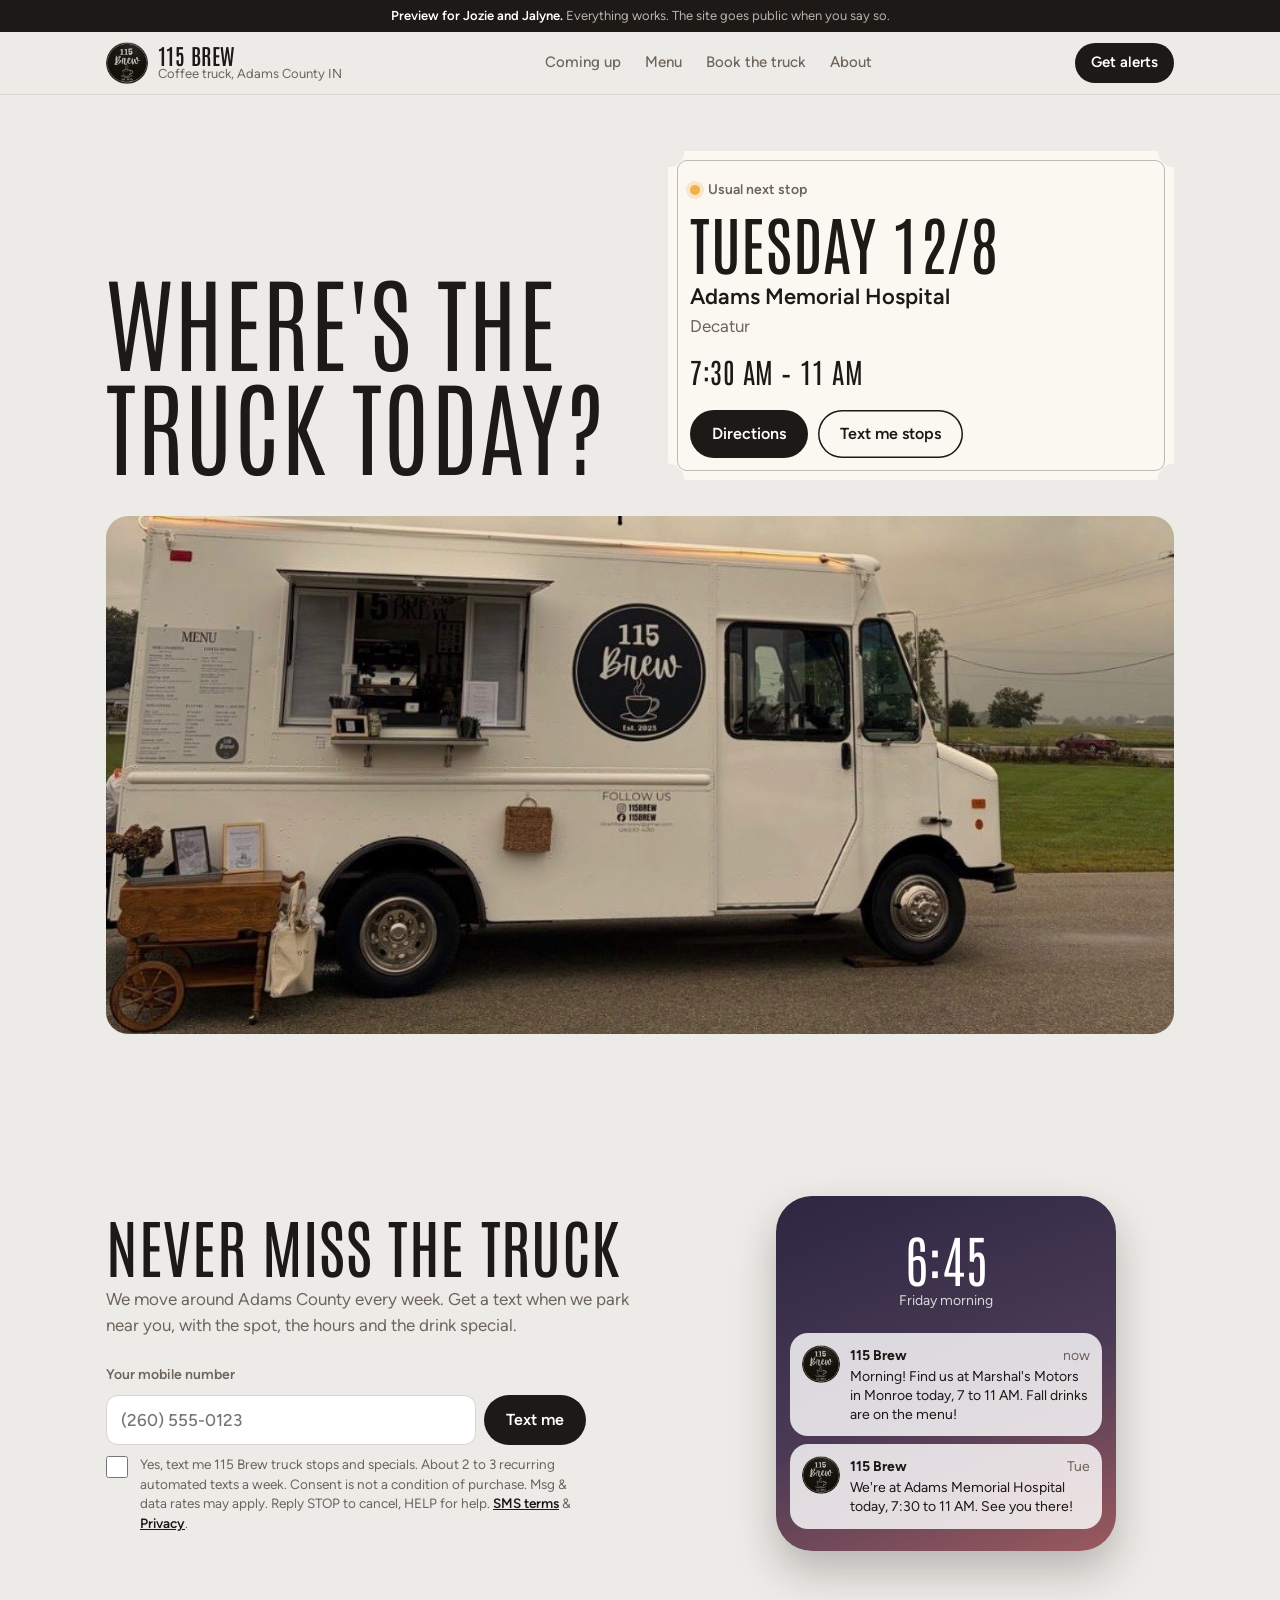
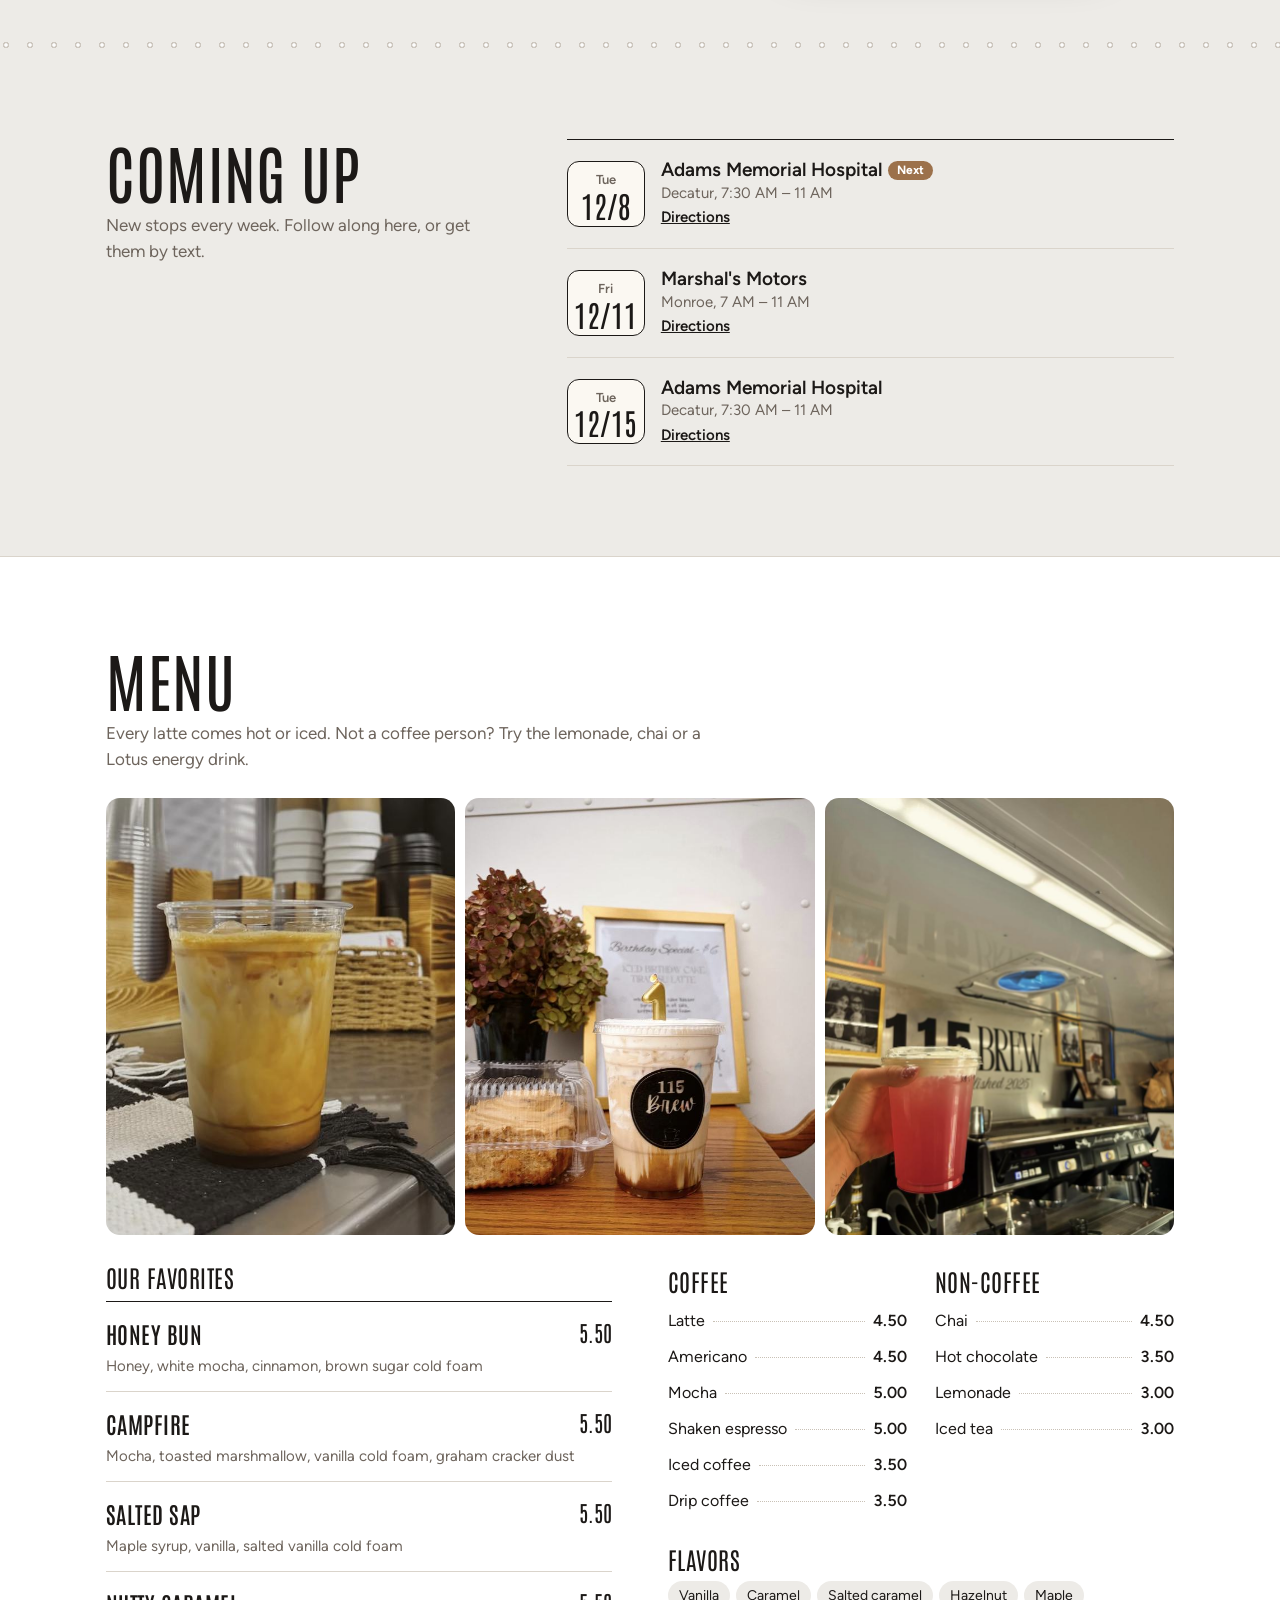
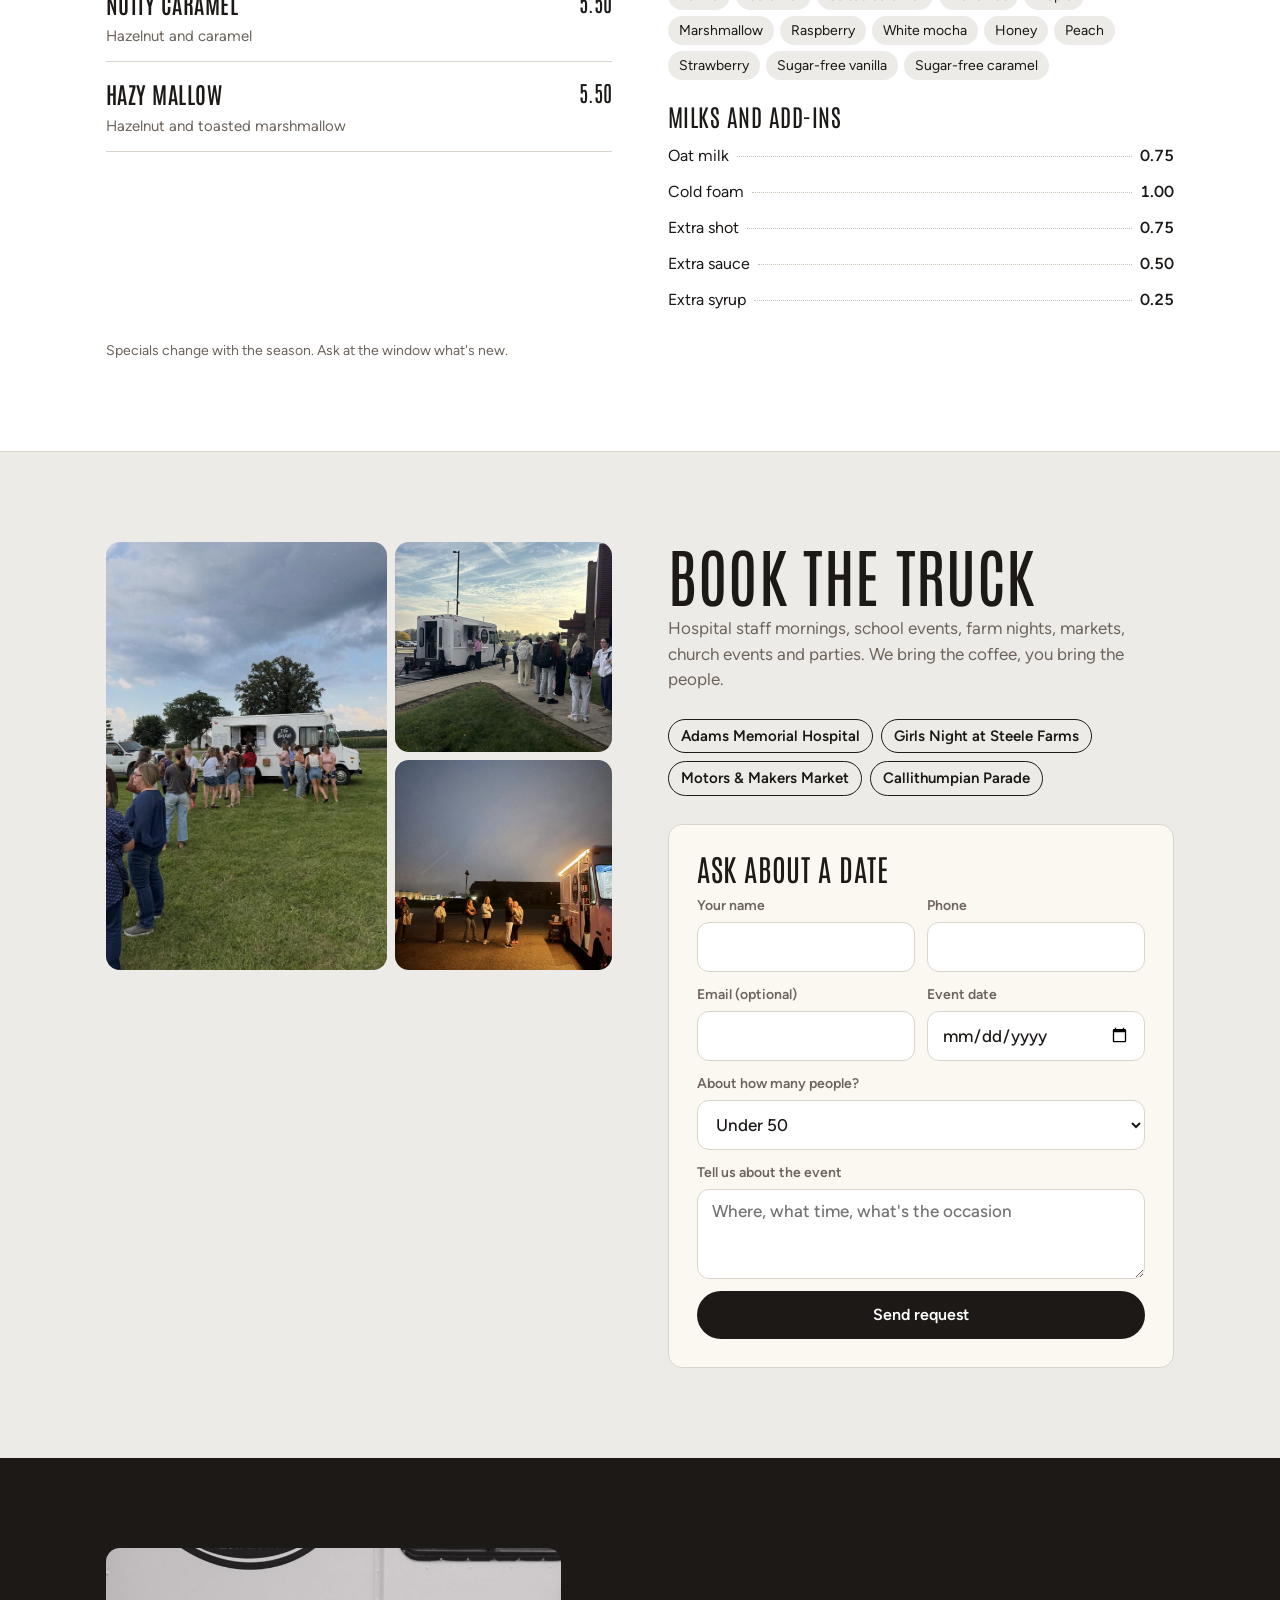
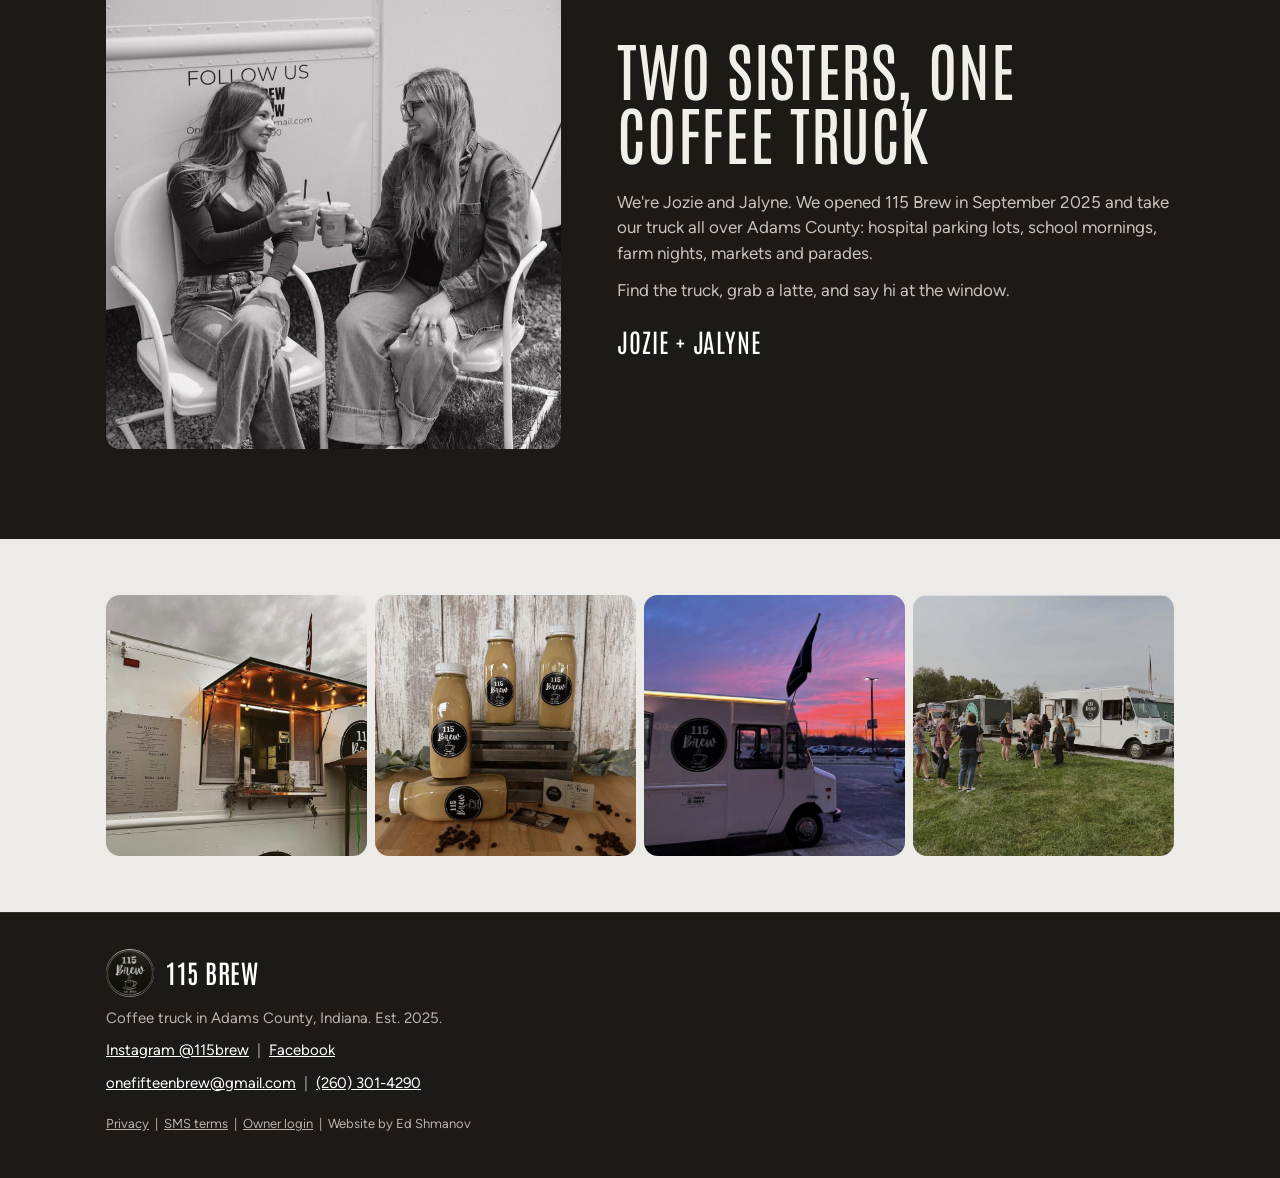
==== 115brew/index.html @ 91f8bf9e "Add 115 Brew live site preview: schedule, text sign-up, booking, owner page Co-Authored-By: Claude O" ====
<!doctype html>
<html lang="en">
<head>
<meta charset="utf-8">
<meta name="viewport" content="width=device-width, initial-scale=1, viewport-fit=cover">
<title>115 Brew | Coffee Truck in Adams County, Indiana</title>
<meta name="description" content="115 Brew is a coffee truck run by two sisters in Adams County, Indiana. See where the truck is today, get a text when we park near you, and book us for your event.">
<meta name="theme-color" content="#1C1917">
<!-- Preview: stays hidden from Google until the owners say go -->
<meta name="robots" content="noindex, nofollow">
<link rel="icon" href="img/logo.jpg">
<link rel="apple-touch-icon" href="img/logo.jpg">
<meta property="og:title" content="115 Brew | Coffee truck in Adams County, Indiana">
<meta property="og:description" content="Where's the truck today? See our next stop, get a text when we park near you, and book us for your event.">
<meta property="og:image" content="img/hero-truck.jpg">
<link rel="stylesheet" href="fonts.css">
<script src="config.js"></script>
<style>
  /* The page answers one question first (where is the truck today?) on a ticket shaped like their weekly schedule card, then alerts, menu, events. */
  :root{
    --panel:#EDEBE7;
    --card:#FBF8F2;
    --white:#FFFFFF;
    --ink:#1C1917;
    --muted:#6E655D;
    --line:#DAD4CB;
    --latte:#9C714B;
    --bulb:#F2B04A;
    --ok:#2F7D4F;
    --radius:14px;
    --gutter:16px;
    --display:"Antonio","Arial Narrow",sans-serif;
    --text:"Figtree",system-ui,-apple-system,sans-serif;
  }
  *{box-sizing:border-box}
  [hidden]{display:none!important}
  html{scroll-behavior:smooth;-webkit-text-size-adjust:100%}
  @media (prefers-reduced-motion: reduce){html{scroll-behavior:auto}}
  body{margin:0;background:var(--panel);color:var(--ink);font-family:var(--text);font-size:17px;line-height:1.5;-webkit-font-smoothing:antialiased}
  img{display:block;max-width:100%}
  a{color:inherit}
  :focus-visible{outline:3px solid var(--bulb);outline-offset:2px;border-radius:6px}
  .wrap{max-width:1100px;margin:0 auto;padding:0 var(--gutter)}
  h1,h2,h3{margin:0;font-family:var(--display);font-weight:400;line-height:1;text-wrap:balance}
  h2{font-size:clamp(40px,10vw,64px);text-transform:uppercase;letter-spacing:.01em}
  h3{font-size:24px;text-transform:uppercase;letter-spacing:.02em}
  p{margin:0}
  .lede{color:var(--muted);max-width:56ch}
  section{padding:64px 0}
  section[id]{scroll-margin-top:62px}
  .head{display:grid;gap:10px;margin-bottom:26px}
  .rivets{height:8px;background:radial-gradient(circle at 6px 4px,#fff 0 1.4px,#C9C3BA 2px 3px,transparent 3.5px) repeat-x;background-size:24px 8px;opacity:.9}

  .preview{background:var(--ink);color:#B9B1A8;font-size:13px;text-align:center;padding:7px var(--gutter);line-height:1.35}
  .preview strong{color:#fff;font-weight:600}

  .btn{display:inline-flex;align-items:center;justify-content:center;gap:8px;min-height:48px;padding:12px 22px;border-radius:999px;border:0;font:600 16px/1 var(--text);text-decoration:none;cursor:pointer;white-space:nowrap}
  .btn-dark{background:var(--ink);color:#fff}
  .btn-dark:hover{background:#34302C}
  .btn-dark[disabled]{opacity:.6;cursor:wait}
  .btn-line{background:transparent;color:var(--ink);box-shadow:inset 0 0 0 1.5px var(--ink)}
  .btn-line:hover{background:rgba(28,25,23,.06)}
  .btn-sm{min-height:40px;padding:9px 16px;font-size:15px}

  header.top{position:sticky;top:0;z-index:20;background:rgba(237,235,231,.94);-webkit-backdrop-filter:blur(8px);backdrop-filter:blur(8px);border-bottom:1px solid var(--line)}
  header.top .wrap{display:flex;align-items:center;justify-content:space-between;gap:12px;height:62px}
  .brand{display:flex;align-items:center;gap:10px;text-decoration:none;min-width:0}
  .brand img{width:42px;height:42px;border-radius:50%;flex:none}
  .brand-text{display:flex;flex-direction:column;line-height:1.05;min-width:0}
  .brand-text b{font-family:var(--display);font-weight:600;font-size:22px;letter-spacing:.02em}
  .brand-text span{font-size:13px;color:var(--muted);white-space:nowrap}
  nav.links{display:none;gap:24px;font-size:15px;font-weight:500}
  nav.links a{text-decoration:none;color:var(--muted)}
  nav.links a:hover{color:var(--ink)}

  .hero{position:relative;padding-top:30px}
  .hero h1{padding:0 var(--gutter);margin-bottom:20px;color:var(--ink);font-weight:300;font-size:clamp(54px,15vw,104px);text-transform:uppercase;letter-spacing:.01em}
  .hero-photo{position:relative;aspect-ratio:1320/640;width:100%;overflow:hidden;background:var(--line)}
  .hero-photo img{width:100%;height:100%;object-fit:cover}

  .ticket{position:relative;z-index:3;margin:16px var(--gutter) 0;background:var(--card);padding:26px 22px 22px;
    -webkit-mask:radial-gradient(circle at 0 0,transparent 16px,#000 16.5px) top left/51% 51% no-repeat,radial-gradient(circle at 100% 0,transparent 16px,#000 16.5px) top right/51% 51% no-repeat,radial-gradient(circle at 0 100%,transparent 16px,#000 16.5px) bottom left/51% 51% no-repeat,radial-gradient(circle at 100% 100%,transparent 16px,#000 16.5px) bottom right/51% 51% no-repeat;
            mask:radial-gradient(circle at 0 0,transparent 16px,#000 16.5px) top left/51% 51% no-repeat,radial-gradient(circle at 100% 0,transparent 16px,#000 16.5px) top right/51% 51% no-repeat,radial-gradient(circle at 0 100%,transparent 16px,#000 16.5px) bottom left/51% 51% no-repeat,radial-gradient(circle at 100% 100%,transparent 16px,#000 16.5px) bottom right/51% 51% no-repeat;
    filter:drop-shadow(0 12px 30px rgba(28,25,23,.18))}
  .ticket::before{content:"";position:absolute;inset:9px;border:1px solid rgba(28,25,23,.28);border-radius:10px;pointer-events:none}
  .t-status{display:inline-flex;align-items:center;gap:8px;font-size:14px;font-weight:600;color:var(--muted)}
  .t-status i{width:10px;height:10px;border-radius:50%;background:var(--bulb);box-shadow:0 0 0 4px rgba(242,176,74,.25)}
  .t-status.open{color:var(--ok)}
  .t-status.open i{background:var(--ok);box-shadow:0 0 0 4px rgba(47,125,79,.18)}
  .t-day{font-family:var(--display);font-size:clamp(44px,12vw,64px);line-height:1;margin-top:8px;text-transform:uppercase;letter-spacing:.01em}
  .t-place{font-size:22px;font-weight:600;margin-top:10px;line-height:1.2}
  .t-meta{color:var(--muted);margin-top:4px}
  .t-time{font-family:var(--display);font-size:28px;margin-top:10px;letter-spacing:.02em}
  .t-note{margin-top:10px;font-weight:600;color:var(--latte)}
  .t-actions{display:flex;flex-wrap:wrap;gap:10px;margin-top:18px}
  .loading .t-day,.loading .t-place,.loading .t-time{color:transparent;background:linear-gradient(90deg,#ECE6DC,#F5F0E8,#ECE6DC);background-size:200% 100%;border-radius:8px;animation:shine 1.2s infinite linear;width:70%}
  @keyframes shine{to{background-position:-200% 0}}

  .alerts .wrap{display:grid;gap:30px}
  .alert-form{display:grid;gap:10px;margin-top:22px;max-width:480px}
  .alert-form label.l{font-size:14px;font-weight:600;color:var(--muted)}
  .row{display:flex;gap:8px}
  .row input{flex:1;min-width:0}
  input,select,textarea{font:500 17px var(--text);color:var(--ink);background:var(--white);border:1.5px solid var(--line);border-radius:12px;padding:11px 14px;min-height:50px;width:100%}
  input:focus,select:focus,textarea:focus{outline:none;border-color:var(--ink)}
  input[aria-invalid="true"]{border-color:#C2493A}
  .consent{display:grid;grid-template-columns:24px 1fr;gap:10px;align-items:start;font-size:13.5px;line-height:1.45;color:var(--muted);cursor:pointer}
  .consent input{width:22px;height:22px;min-height:0;margin:1px 0 0;padding:0;accent-color:var(--ink)}
  .consent a{color:var(--ink);font-weight:600}
  .hp{position:absolute;left:-9999px;width:1px;height:1px;overflow:hidden}
  .fine{font-size:14px;color:var(--muted)}
  .msg{background:var(--white);border:1px solid var(--line);border-radius:12px;padding:12px 14px;font-size:15px}
  .msg b{display:block}
  .msg.good{border-color:#B9D9C3;background:#EEF7F0}
  .msg.bad{border-color:#E7C2BC;background:#FBEFED}
  .phone{justify-self:center;width:min(340px,100%);border-radius:36px;padding:16px 14px 22px;background:linear-gradient(160deg,#2C2742,#4B3A55 55%,#9B5A5E);box-shadow:0 20px 40px rgba(28,25,23,.25)}
  .phone .clock{color:#fff;text-align:center;font-family:var(--display);font-size:56px;font-weight:300;line-height:1;margin:18px 0 4px}
  .phone .pdate{color:rgba(255,255,255,.8);text-align:center;font-size:14px;margin-bottom:22px}
  .note{display:grid;grid-template-columns:38px 1fr;gap:10px;background:rgba(255,255,255,.82);-webkit-backdrop-filter:blur(10px);backdrop-filter:blur(10px);border-radius:18px;padding:12px;margin-top:8px}
  .note img{width:38px;height:38px;border-radius:50%}
  .note .top{display:flex;justify-content:space-between;font-size:14px}
  .note .top b{font-weight:700}
  .note .top span{color:var(--muted)}
  .note p{font-size:14px;line-height:1.35;margin-top:2px}

  .stops{list-style:none;margin:0;padding:0;border-top:1.5px solid var(--ink)}
  .stop{display:grid;grid-template-columns:78px 1fr;gap:16px;align-items:center;padding:18px 0;border-bottom:1px solid var(--line)}
  .date{text-align:center;border:1.5px solid var(--ink);border-radius:12px;padding:8px 0 6px;background:var(--card)}
  .date span{display:block;font-size:13px;font-weight:600;color:var(--muted)}
  .date b{display:block;font-family:var(--display);font-weight:400;font-size:30px;line-height:1}
  .stop h3{font-family:var(--text);text-transform:none;letter-spacing:0;font-size:19px;font-weight:600;line-height:1.25}
  .stop p{color:var(--muted);font-size:15px}
  .stop .sp{color:var(--latte);font-weight:600}
  .stop a{font-size:15px;font-weight:600}
  .stop.past{opacity:.5}
  .stop .tag{display:inline-block;font-size:12px;font-weight:700;color:#fff;background:var(--ok);border-radius:999px;padding:2px 9px;margin-left:6px;vertical-align:2px}
  .stop .tag.next{background:var(--latte)}
  .empty{padding:22px 0;border-bottom:1px solid var(--line);color:var(--muted)}

  .menu-wrap{background:var(--white);border-top:1px solid var(--line);border-bottom:1px solid var(--line)}
  .drinks{display:flex;gap:10px;overflow-x:auto;scroll-snap-type:x mandatory;margin:0 calc(var(--gutter)*-1) 28px;padding:0 var(--gutter);scrollbar-width:none}
  .drinks::-webkit-scrollbar{display:none}
  .drinks figure{margin:0;flex:0 0 62%;aspect-ratio:4/5;border-radius:var(--radius);overflow:hidden;scroll-snap-align:start;background:var(--panel)}
  .drinks img{width:100%;height:100%;object-fit:cover}
  .favs{list-style:none;margin:0;padding:0;display:grid;gap:0;border-top:1.5px solid var(--ink)}
  .favs li{display:grid;grid-template-columns:1fr auto;gap:4px 16px;padding:14px 0;border-bottom:1px solid var(--line)}
  .favs b{font-family:var(--display);font-weight:600;font-size:23px;letter-spacing:.02em;text-transform:uppercase}
  .favs em{font-style:normal;font-family:var(--display);font-size:22px}
  .favs p{grid-column:1/-1;color:var(--muted);font-size:15px}
  .cols{display:grid;gap:28px;margin-top:34px}
  .price-list{list-style:none;margin:10px 0 0;padding:0}
  .price-list li{display:flex;align-items:baseline;gap:8px;padding:6px 0;font-size:16px}
  .price-list li::after{content:"";order:2;flex:1;border-bottom:1.5px dotted #C9C1B6;transform:translateY(-4px)}
  .price-list li span{order:3;font-variant-numeric:tabular-nums;font-weight:600}
  .chips{display:flex;flex-wrap:wrap;gap:6px;margin-top:10px}
  .chips span{font-size:14px;background:var(--panel);border-radius:999px;padding:4px 11px}
  .menu-note{margin-top:22px;font-size:14px;color:var(--muted)}

  .event-photos{display:grid;grid-template-columns:1.3fr 1fr;grid-template-rows:150px 150px;gap:8px;margin-bottom:28px}
  .event-photos figure{margin:0;border-radius:var(--radius);overflow:hidden;background:var(--line)}
  .event-photos figure:first-child{grid-row:span 2}
  .event-photos img{width:100%;height:100%;object-fit:cover}
  .served{display:flex;flex-wrap:wrap;gap:8px;margin:18px 0 0;padding:0;list-style:none}
  .served li{font-size:15px;font-weight:600;border:1.5px solid var(--ink);border-radius:999px;padding:5px 12px}
  form.book{display:grid;gap:12px;background:var(--card);border:1px solid var(--line);border-radius:var(--radius);padding:20px;margin-top:28px;position:relative}
  form.book h3{font-size:30px}
  form.book label{display:grid;gap:6px;font-size:14px;font-weight:600;color:var(--muted)}
  textarea{min-height:90px;resize:vertical}
  .err{color:#B23B2C;font-size:14px;font-weight:600}

  .about{background:var(--ink);color:#F2EEE8}
  .about .wrap{display:grid;gap:28px}
  .about figure{margin:0;border-radius:var(--radius);overflow:hidden;aspect-ratio:4/4.4}
  .about figure img{width:100%;height:100%;object-fit:cover;object-position:50% 40%}
  .about .lede{color:#C9C1B8}
  .about p+p{margin-top:12px}
  .about .sig{margin-top:18px;font-family:var(--display);font-size:26px;letter-spacing:.03em;text-transform:uppercase;color:#fff}

  .strip{display:flex;gap:8px;overflow-x:auto;scroll-snap-type:x mandatory;margin:0 calc(var(--gutter)*-1);padding:0 var(--gutter);scrollbar-width:none}
  .strip::-webkit-scrollbar{display:none}
  .strip figure{margin:0;flex:0 0 70%;aspect-ratio:1;border-radius:var(--radius);overflow:hidden;scroll-snap-align:start;background:var(--line)}
  .strip img{width:100%;height:100%;object-fit:cover}

  footer{background:var(--ink);color:#B9B1A8;padding:36px 0 calc(110px + env(safe-area-inset-bottom));font-size:15px;border-top:1px solid #34302C}
  footer .wrap{display:grid;gap:10px}
  footer .fb{display:flex;align-items:center;gap:12px}
  footer .fb img{width:48px;height:48px;border-radius:50%}
  footer b{font-family:var(--display);font-weight:600;font-size:26px;color:#fff;letter-spacing:.02em}
  footer a{color:#fff}
  footer .small{font-size:13px;margin-top:10px}
  footer .small a{color:#B9B1A8}

  .bar{position:fixed;left:0;right:0;bottom:0;z-index:30;display:grid;grid-template-columns:1fr 1fr;gap:10px;padding:10px var(--gutter) calc(10px + env(safe-area-inset-bottom));background:rgba(237,235,231,.97);border-top:1px solid var(--line)}
  .bar .btn{width:100%}

  @media (min-width:600px){
    .drinks figure{flex-basis:38%}
    .strip figure{flex-basis:40%}
    .cols{grid-template-columns:repeat(2,1fr)}
    .event-photos{grid-template-rows:200px 200px}
  }
  @media (min-width:900px){
    .bar{display:none}
    footer{padding-bottom:44px}
    nav.links{display:flex}
    section{padding:90px 0}
    .hero{display:grid;grid-template-columns:1fr 1fr;align-items:end;gap:36px 56px;max-width:1100px;margin:0 auto;padding:56px var(--gutter) 72px}
    .hero h1{grid-column:1;grid-row:1;padding:0;margin:0 0 6px;font-size:104px}
    .ticket{grid-column:2;grid-row:1;margin:0}
    .hero-photo{grid-column:1/-1;grid-row:2;border-radius:22px}
    .alerts .wrap{grid-template-columns:1.1fr .9fr;align-items:center;gap:56px}
    .menu-grid{display:grid;grid-template-columns:1fr 1fr;gap:56px;align-items:start}
    .drinks{display:grid;grid-template-columns:repeat(3,1fr);margin:0;padding:0;overflow:visible;gap:10px}
    .drinks figure{flex:none}
    .ev-grid{display:grid;grid-template-columns:1fr 1fr;gap:56px;align-items:start}
    .event-photos{grid-template-rows:210px 210px;margin-bottom:0}
    form.book{grid-template-columns:1fr 1fr;padding:28px}
    form.book .full{grid-column:1/-1}
    .about .wrap{grid-template-columns:.9fr 1.1fr;align-items:center;gap:56px}
    .strip{display:grid;grid-template-columns:repeat(4,1fr);overflow:visible;margin:0;padding:0}
    .strip figure{flex:none}
    .sched-grid{display:grid;grid-template-columns:.8fr 1.2fr;gap:56px;align-items:start}
  }
</style>
</head>
<body>

<div class="preview"><strong>Preview for Jozie and Jalyne.</strong> Everything works. The site goes public when you say so.</div>

<header class="top">
  <div class="wrap">
    <a class="brand" href="#top" aria-label="115 Brew home">
      <img src="img/logo.jpg" alt="" width="42" height="42">
      <span class="brand-text"><b>115 BREW</b><span>Coffee truck, Adams County IN</span></span>
    </a>
    <nav class="links" aria-label="Main">
      <a href="#schedule">Coming up</a>
      <a href="#menu">Menu</a>
      <a href="#events">Book the truck</a>
      <a href="#about">About</a>
    </nav>
    <a class="btn btn-dark btn-sm" href="#alerts">Get alerts</a>
  </div>
</header>

<main id="top">

  <div class="hero">
    <h1>Where's the truck today?</h1>
    <div class="hero-photo"><img src="img/hero-truck.jpg" alt="The 115 Brew coffee truck with the menu board and serving window" width="1320" height="640"></div>
    <div class="ticket loading" id="today" aria-live="polite">
      <div class="t-status" id="tStatus"><i></i><span>Checking the schedule</span></div>
      <div class="t-day" id="tDay">Friday</div>
      <div class="t-place" id="tPlace">Loading</div>
      <div class="t-meta" id="tMeta"></div>
      <div class="t-time" id="tTime">7 AM</div>
      <div class="t-note" id="tNote" hidden></div>
      <div class="t-actions">
        <a class="btn btn-dark" id="tDir" href="https://www.instagram.com/115brew" target="_blank" rel="noopener">Directions</a>
        <a class="btn btn-line" href="#alerts">Text me stops</a>
      </div>
    </div>
  </div>

  <section class="alerts" id="alerts">
    <div class="wrap">
      <div>
        <div class="head">
          <h2>Never miss the truck</h2>
          <p class="lede">We move around Adams County every week. Get a text when we park near you, with the spot, the hours and the drink special.</p>
        </div>
        <form class="alert-form" id="alertForm" novalidate>
          <label class="l" for="aPhone">Your mobile number</label>
          <div class="row">
            <input id="aPhone" name="phone" type="tel" inputmode="tel" autocomplete="tel" placeholder="(260) 555-0123">
            <button class="btn btn-dark" type="submit" id="aBtn">Text me</button>
          </div>
          <label class="consent"><input type="checkbox" id="aConsent"><span id="aConsentText">Yes, text me 115 Brew truck stops and specials. About 2 to 3 recurring automated texts a week. Consent is not a condition of purchase. Msg &amp; data rates may apply. Reply STOP to cancel, HELP for help. <a href="sms-terms.html">SMS terms</a> &amp; <a href="privacy.html">Privacy</a>.</span></label>
          <div class="hp" aria-hidden="true"><input tabindex="-1" autocomplete="off" id="aWeb"></div>
          <p class="err" id="aErr" role="alert" hidden></p>
          <div class="msg good" id="aDone" role="status" hidden><b>You're on the list!</b>Watch for a text next time we park near you.</div>
        </form>
      </div>
      <div class="phone" aria-label="Example text alert on a phone lock screen">
        <div class="clock">6:45</div>
        <div class="pdate">Friday morning</div>
        <div class="note">
          <img src="img/logo.jpg" alt="">
          <div><div class="top"><b>115 Brew</b><span>now</span></div>
          <p>Morning! Find us at Marshal's Motors in Monroe today, 7 to 11 AM. Fall drinks are on the menu!</p></div>
        </div>
        <div class="note">
          <img src="img/logo.jpg" alt="">
          <div><div class="top"><b>115 Brew</b><span>Tue</span></div>
          <p>We're at Adams Memorial Hospital today, 7:30 to 11 AM. See you there!</p></div>
        </div>
      </div>
    </div>
  </section>

  <div class="rivets" aria-hidden="true"></div>

  <section id="schedule">
    <div class="wrap sched-grid">
      <div class="head">
        <h2>Coming up</h2>
        <p class="lede">New stops every week. Follow along here, or get them by text.</p>
      </div>
      <div>
        <ol class="stops" id="stops"><li class="empty">Loading the schedule&hellip;</li></ol>
      </div>
    </div>
  </section>

  <section class="menu-wrap" id="menu">
    <div class="wrap">
      <div class="head">
        <h2>Menu</h2>
        <p class="lede">Every latte comes hot or iced. Not a coffee person? Try the lemonade, chai or a Lotus energy drink.</p>
      </div>
      <div class="drinks">
        <figure><img src="img/iced-latte.jpg" alt="Iced latte on the truck counter" loading="lazy"></figure>
        <figure><img src="img/latte-birthday.jpg" alt="Birthday special latte with a gold candle" loading="lazy"></figure>
        <figure><img src="img/lemonade.jpg" alt="Pink lotus lemonade inside the truck" loading="lazy"></figure>
      </div>
      <div class="menu-grid">
        <div>
          <h3 style="margin:30px 0 12px">Our favorites</h3>
          <ul class="favs">
            <li><b>Honey Bun</b><em>5.50</em><p>Honey, white mocha, cinnamon, brown sugar cold foam</p></li>
            <li><b>Campfire</b><em>5.50</em><p>Mocha, toasted marshmallow, vanilla cold foam, graham cracker dust</p></li>
            <li><b>Salted Sap</b><em>5.50</em><p>Maple syrup, vanilla, salted vanilla cold foam</p></li>
            <li><b>Nutty Caramel</b><em>5.50</em><p>Hazelnut and caramel</p></li>
            <li><b>Hazy Mallow</b><em>5.50</em><p>Hazelnut and toasted marshmallow</p></li>
          </ul>
        </div>
        <div>
          <div class="cols">
            <div>
              <h3>Coffee</h3>
              <ul class="price-list">
                <li>Latte<span>4.50</span></li>
                <li>Americano<span>4.50</span></li>
                <li>Mocha<span>5.00</span></li>
                <li>Shaken espresso<span>5.00</span></li>
                <li>Iced coffee<span>3.50</span></li>
                <li>Drip coffee<span>3.50</span></li>
              </ul>
            </div>
            <div>
              <h3>Non-coffee</h3>
              <ul class="price-list">
                <li>Chai<span>4.50</span></li>
                <li>Hot chocolate<span>3.50</span></li>
                <li>Lemonade<span>3.00</span></li>
                <li>Iced tea<span>3.00</span></li>
              </ul>
            </div>
          </div>
          <div style="margin-top:28px">
            <h3>Flavors</h3>
            <div class="chips"><span>Vanilla</span><span>Caramel</span><span>Salted caramel</span><span>Hazelnut</span><span>Maple</span><span>Marshmallow</span><span>Raspberry</span><span>White mocha</span><span>Honey</span><span>Peach</span><span>Strawberry</span><span>Sugar-free vanilla</span><span>Sugar-free caramel</span></div>
          </div>
          <div style="margin-top:24px">
            <h3>Milks and add-ins</h3>
            <ul class="price-list">
              <li>Oat milk<span>0.75</span></li>
              <li>Cold foam<span>1.00</span></li>
              <li>Extra shot<span>0.75</span></li>
              <li>Extra sauce<span>0.50</span></li>
              <li>Extra syrup<span>0.25</span></li>
            </ul>
          </div>
        </div>
      </div>
      <p class="menu-note">Specials change with the season. Ask at the window what's new.</p>
    </div>
  </section>

  <section id="events">
    <div class="wrap ev-grid">
      <div>
        <div class="event-photos">
          <figure><img src="img/line-girls-night.jpg" alt="Line at the truck during Girls Night at Steele Farms" loading="lazy"></figure>
          <figure><img src="img/line-nursing.jpg" alt="Nursing students lined up at the truck before class" loading="lazy"></figure>
          <figure><img src="img/line-night.jpg" alt="Evening line at the lit-up truck" loading="lazy"></figure>
        </div>
      </div>
      <div>
        <div class="head">
          <h2>Book the truck</h2>
          <p class="lede">Hospital staff mornings, school events, farm nights, markets, church events and parties. We bring the coffee, you bring the people.</p>
        </div>
        <ul class="served">
          <li>Adams Memorial Hospital</li>
          <li>Girls Night at Steele Farms</li>
          <li>Motors &amp; Makers Market</li>
          <li>Callithumpian Parade</li>
        </ul>
        <form class="book" id="bookForm" novalidate>
          <h3 class="full">Ask about a date</h3>
          <label>Your name<input id="bName" name="name" autocomplete="name"></label>
          <label>Phone<input id="bPhone" name="phone" type="tel" inputmode="tel" autocomplete="tel"></label>
          <label>Email (optional)<input id="bEmail" name="email" type="email" inputmode="email" autocomplete="email"></label>
          <label>Event date<input id="bDate" name="date" type="date"></label>
          <label class="full">About how many people?<select id="bSize" name="size"><option>Under 50</option><option>50 to 150</option><option>150 to 300</option><option>300+</option></select></label>
          <label class="full">Tell us about the event<textarea id="bNotes" name="notes" placeholder="Where, what time, what's the occasion"></textarea></label>
          <div class="hp" aria-hidden="true"><input tabindex="-1" autocomplete="off" id="bWeb"></div>
          <p class="err full" id="bErr" role="alert" hidden></p>
          <button class="btn btn-dark full" type="submit" id="bBtn">Send request</button>
          <div class="msg good full" id="bDone" role="status" hidden><b>Request sent!</b>We'll get back to you soon about your date.</div>
        </form>
      </div>
    </div>
  </section>

  <section class="about" id="about">
    <div class="wrap">
      <figure><img src="img/sisters.jpg" alt="Jozie and Jalyne with iced lattes in front of the truck" loading="lazy"></figure>
      <div>
        <div class="head"><h2>Two sisters, one coffee truck</h2></div>
        <p class="lede">We're Jozie and Jalyne. We opened 115 Brew in September 2025 and take our truck all over Adams County: hospital parking lots, school mornings, farm nights, markets and parades.</p>
        <p class="lede">Find the truck, grab a latte, and say hi at the window.</p>
        <p class="sig">Jozie + Jalyne</p>
      </div>
    </div>
  </section>

  <section style="padding-top:56px;padding-bottom:56px">
    <div class="wrap">
      <div class="strip">
        <figure><img src="img/window-lights.jpg" alt="Serving window with string lights" loading="lazy"></figure>
        <figure><img src="img/bottles.jpg" alt="Bottled iced lattes with 115 Brew labels" loading="lazy"></figure>
        <figure><img src="img/hero-sunrise.jpg" alt="The 115 Brew truck at sunrise" loading="lazy" style="object-position:30% 70%"></figure>
        <figure><img src="img/crowd.jpg" alt="Crowd at the truck on opening weekend" loading="lazy"></figure>
      </div>
    </div>
  </section>
</main>

<footer>
  <div class="wrap">
    <span class="fb"><img src="img/logo.jpg" alt=""><b>115 BREW</b></span>
    <span>Coffee truck in Adams County, Indiana. Est. 2025.</span>
    <span><a href="https://www.instagram.com/115brew" target="_blank" rel="noopener">Instagram @115brew</a> &nbsp;|&nbsp; <a href="https://www.facebook.com/share/18ZtMrEEqz/" target="_blank" rel="noopener">Facebook</a></span>
    <span><a href="mailto:onefifteenbrew@gmail.com">onefifteenbrew@gmail.com</a> &nbsp;|&nbsp; <a href="tel:+12603014290">(260) 301-4290</a></span>
    <span class="small"><a href="privacy.html">Privacy</a> &nbsp;|&nbsp; <a href="sms-terms.html">SMS terms</a> &nbsp;|&nbsp; <a href="admin/">Owner login</a> &nbsp;|&nbsp; Website by Ed Shmanov</span>
  </div>
</footer>

<div class="bar">
  <a class="btn btn-line" href="#today">Today's spot</a>
  <a class="btn btn-dark" href="#alerts">Text me stops</a>
</div>

<script>
(function(){
  var API = window.BREW_API || '';
  var TZ = 'America/Indiana/Indianapolis';
  var DAYS = ['Sunday','Monday','Tuesday','Wednesday','Thursday','Friday','Saturday'];
  var SHORT = ['Sun','Mon','Tue','Wed','Thu','Fri','Sat'];
  function nowHere(){ return new Date(new Date().toLocaleString('en-US',{timeZone:TZ})); }
  function pad(n){ return String(n).padStart(2,'0'); }
  function esc(s){ return String(s||'').replace(/[&<>"]/g,function(c){return {'&':'&amp;','<':'&lt;','>':'&gt;','"':'&quot;'}[c];}); }
  function at(date, hm){ var d=date.split('-').map(Number), t=hm.split(':').map(Number); return new Date(d[0],d[1]-1,d[2],t[0],t[1]); }
  function clock(d){ var h=d.getHours(), m=d.getMinutes(); return (h%12||12)+(m?':'+pad(m):'')+' '+(h>=12?'PM':'AM'); }
  function span(s,e){ return clock(s)+' – '+clock(e); }
  function mapUrl(s){ return 'https://www.google.com/maps/search/?api=1&query='+encodeURIComponent(s.address || (s.place+(s.town?', '+s.town:'')+', Indiana')); }

  // Usual weekly stops: only used if the schedule can't load
  function usual(){
    var now=nowHere(), out=[], pattern=[
      {dow:2,start:'07:30',end:'11:00',place:'Adams Memorial Hospital',town:'Decatur'},
      {dow:5,start:'07:00',end:'11:00',place:"Marshal's Motors",town:'Monroe'}];
    for(var i=0;i<14&&out.length<3;i++){
      var d=new Date(now.getFullYear(),now.getMonth(),now.getDate()+i), ymd=d.getFullYear()+'-'+pad(d.getMonth()+1)+'-'+pad(d.getDate());
      pattern.forEach(function(p){ if(p.dow===d.getDay()&&out.length<3) out.push({date:ymd,start:p.start,end:p.end,place:p.place,town:p.town,address:'',note:'',usual:true}); });
    }
    return out;
  }

  function render(list){
    var now=nowHere();
    var ticket=document.getElementById('today'); ticket.classList.remove('loading');
    var st=document.getElementById('tStatus'), label=st.querySelector('span');
    var items=list.map(function(s){ s._s=at(s.date,s.start); s._e=at(s.date,s.end); return s; })
                  .filter(function(s){ return s._e > now; });
    var ol=document.getElementById('stops');
    if(!items.length){
      label.textContent='New stops coming soon';
      document.getElementById('tDay').textContent='Stay tuned';
      document.getElementById('tPlace').textContent='We post our stops here every week.';
      document.getElementById('tMeta').textContent='Get a text the moment we do.';
      document.getElementById('tTime').textContent='';
      var dir=document.getElementById('tDir'); dir.textContent='Instagram'; dir.href='https://www.instagram.com/115brew';
      ol.innerHTML='<li class="empty">No stops posted yet. Follow <a href="https://www.instagram.com/115brew" target="_blank" rel="noopener">@115brew</a> or get a text when we post.</li>';
      return;
    }
    var pick=items[0], s=pick._s, e=pick._e, sameDay=s.toDateString()===now.toDateString();
    ol.innerHTML=items.slice(0,6).map(function(x,i){
      var tag='';
      if(i===0){ tag = (now>=x._s&&now<x._e) ? '<span class="tag">Open now</span>' : sameDay ? '<span class="tag">Today</span>' : '<span class="tag next">Next</span>'; }
      return '<li class="stop"><div class="date"><span>'+SHORT[x._s.getDay()]+'</span><b>'+(x._s.getMonth()+1)+'/'+x._s.getDate()+'</b></div>'+
        '<div><h3>'+esc(x.place)+tag+'</h3><p>'+(x.town?esc(x.town)+', ':'')+span(x._s,x._e)+'</p>'+
        (x.note?'<p class="sp">'+esc(x.note)+'</p>':'')+
        '<a href="'+esc(mapUrl(x))+'" target="_blank" rel="noopener">Directions</a></div></li>';
    }).join('');
    if(now>=s&&now<e){ st.classList.add('open'); label.textContent='Open now until '+clock(e); }
    else if(sameDay){ label.textContent='Today, opens at '+clock(s); }
    else { label.textContent= pick.usual ? 'Usual next stop' : 'Next stop'; }
    document.getElementById('tDay').textContent=(sameDay?'Today':DAYS[s.getDay()])+' '+(s.getMonth()+1)+'/'+s.getDate();
    document.getElementById('tPlace').textContent=pick.place;
    document.getElementById('tMeta').textContent=pick.town||'';
    document.getElementById('tTime').textContent=span(s,e);
    var note=document.getElementById('tNote'); note.hidden=!pick.note; note.textContent=pick.note||'';
    var dir=document.getElementById('tDir'); dir.textContent='Directions'; dir.href=mapUrl(pick);
  }

  function load(){
    if(!API){ render(usual()); return; }
    var ctl=('AbortController' in window)?new AbortController():null, timer=setTimeout(function(){ if(ctl) ctl.abort(); },9000);
    fetch(API+'?action=stops',{signal:ctl?ctl.signal:undefined}).then(function(r){return r.json();})
      .then(function(d){ clearTimeout(timer); if(d&&d.ok) render(d.stops||[]); else render(usual()); })
      .catch(function(){ clearTimeout(timer); render(usual()); });
  }
  load();
  setInterval(load, 5*60*1000);

  function send(body){
    if(!API) return Promise.reject(new Error('not connected'));
    return fetch(API,{method:'POST',body:JSON.stringify(body)}).then(function(r){return r.json();});
  }
  function digits(v){ var d=String(v||'').replace(/\D/g,''); if(d.length===11&&d[0]==='1') d=d.slice(1); return d; }
  var CALL = ' Please call or text us at (260) 301-4290.';

  // Text alerts sign-up
  var aForm=document.getElementById('alertForm');
  aForm.addEventListener('submit',function(ev){
    ev.preventDefault();
    var phone=document.getElementById('aPhone'), consent=document.getElementById('aConsent'), err=document.getElementById('aErr'), btn=document.getElementById('aBtn');
    err.hidden=true;
    if(digits(phone.value).length!==10){ phone.setAttribute('aria-invalid','true'); err.textContent='Enter your 10-digit mobile number.'; err.hidden=false; phone.focus(); return; }
    phone.setAttribute('aria-invalid','false');
    if(!consent.checked){ err.textContent='Check the box so we are allowed to text you.'; err.hidden=false; consent.focus(); return; }
    btn.disabled=true; btn.textContent='Sending…';
    send({action:'signup',phone:phone.value,consent:true,consentText:document.getElementById('aConsentText').textContent,page:location.href,website:document.getElementById('aWeb').value})
      .then(function(d){
        if(d&&d.ok){ aForm.querySelector('.row').hidden=true; aForm.querySelector('.consent').hidden=true; aForm.querySelector('label.l').hidden=true; document.getElementById('aDone').hidden=false; }
        else { err.textContent=(d&&d.error==='phone')?'That number doesn’t look right. Use a 10-digit US mobile number.':'Something went wrong.'+CALL; err.hidden=false; }
      })
      .catch(function(){ err.textContent='Something went wrong.'+CALL; err.hidden=false; })
      .then(function(){ btn.disabled=false; btn.textContent='Text me'; });
  });

  // Book the truck
  var bForm=document.getElementById('bookForm');
  bForm.addEventListener('submit',function(ev){
    ev.preventDefault();
    var name=document.getElementById('bName'), phone=document.getElementById('bPhone'), err=document.getElementById('bErr'), btn=document.getElementById('bBtn');
    var bad=[]; if(!name.value.trim()) bad.push(name); if(digits(phone.value).length!==10) bad.push(phone);
    [name,phone].forEach(function(i){ i.setAttribute('aria-invalid', bad.indexOf(i)>-1?'true':'false'); });
    if(bad.length){ err.textContent='Add your name and a 10-digit phone number so we can get back to you.'; err.hidden=false; bad[0].focus(); return; }
    err.hidden=true; btn.disabled=true; btn.textContent='Sending…';
    send({action:'book',name:name.value,phone:phone.value,email:document.getElementById('bEmail').value,date:document.getElementById('bDate').value,
          size:document.getElementById('bSize').value,notes:document.getElementById('bNotes').value,website:document.getElementById('bWeb').value})
      .then(function(d){
        if(d&&d.ok){ [].forEach.call(bForm.querySelectorAll('label,button,h3'),function(el){ el.hidden=true; }); document.getElementById('bDone').hidden=false; }
        else { err.textContent='Something went wrong.'+CALL; err.hidden=false; }
      })
      .catch(function(){ err.textContent='Something went wrong.'+CALL; err.hidden=false; })
      .then(function(){ btn.disabled=false; btn.textContent='Send request'; });
  });
})();
</script>
</body>
</html>
---- 115brew/fonts.css ----
@font-face{font-family:'Antonio';font-style:normal;font-weight:300;font-display:swap;src:url(fonts/antonio-latin-300-normal.woff2) format('woff2')}
@font-face{font-family:'Antonio';font-style:normal;font-weight:400;font-display:swap;src:url(fonts/antonio-latin-400-normal.woff2) format('woff2')}
@font-face{font-family:'Antonio';font-style:normal;font-weight:600;font-display:swap;src:url(fonts/antonio-latin-600-normal.woff2) format('woff2')}
@font-face{font-family:'Figtree';font-style:normal;font-weight:400;font-display:swap;src:url(fonts/figtree-latin-400-normal.woff2) format('woff2')}
@font-face{font-family:'Figtree';font-style:normal;font-weight:500;font-display:swap;src:url(fonts/figtree-latin-500-normal.woff2) format('woff2')}
@font-face{font-family:'Figtree';font-style:normal;font-weight:600;font-display:swap;src:url(fonts/figtree-latin-600-normal.woff2) format('woff2')}
@font-face{font-family:'Figtree';font-style:normal;font-weight:700;font-display:swap;src:url(fonts/figtree-latin-700-normal.woff2) format('woff2')}
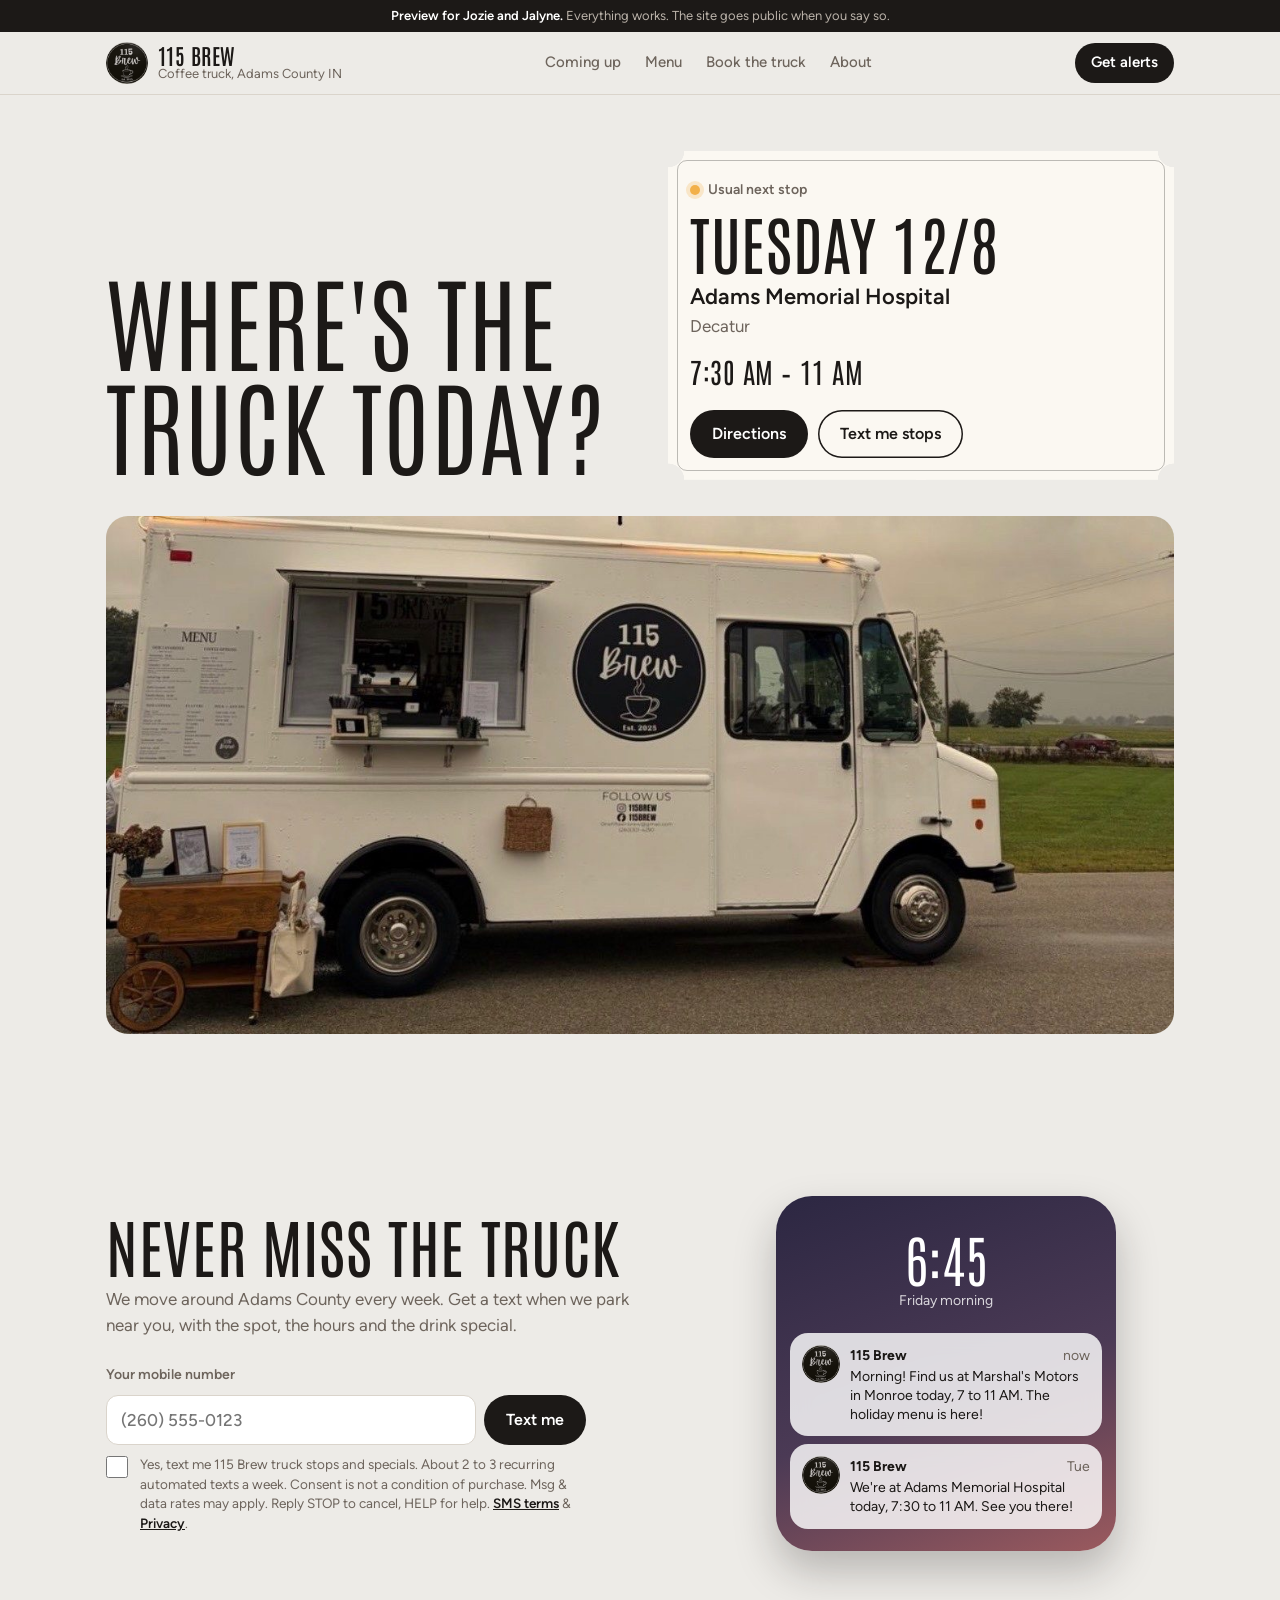
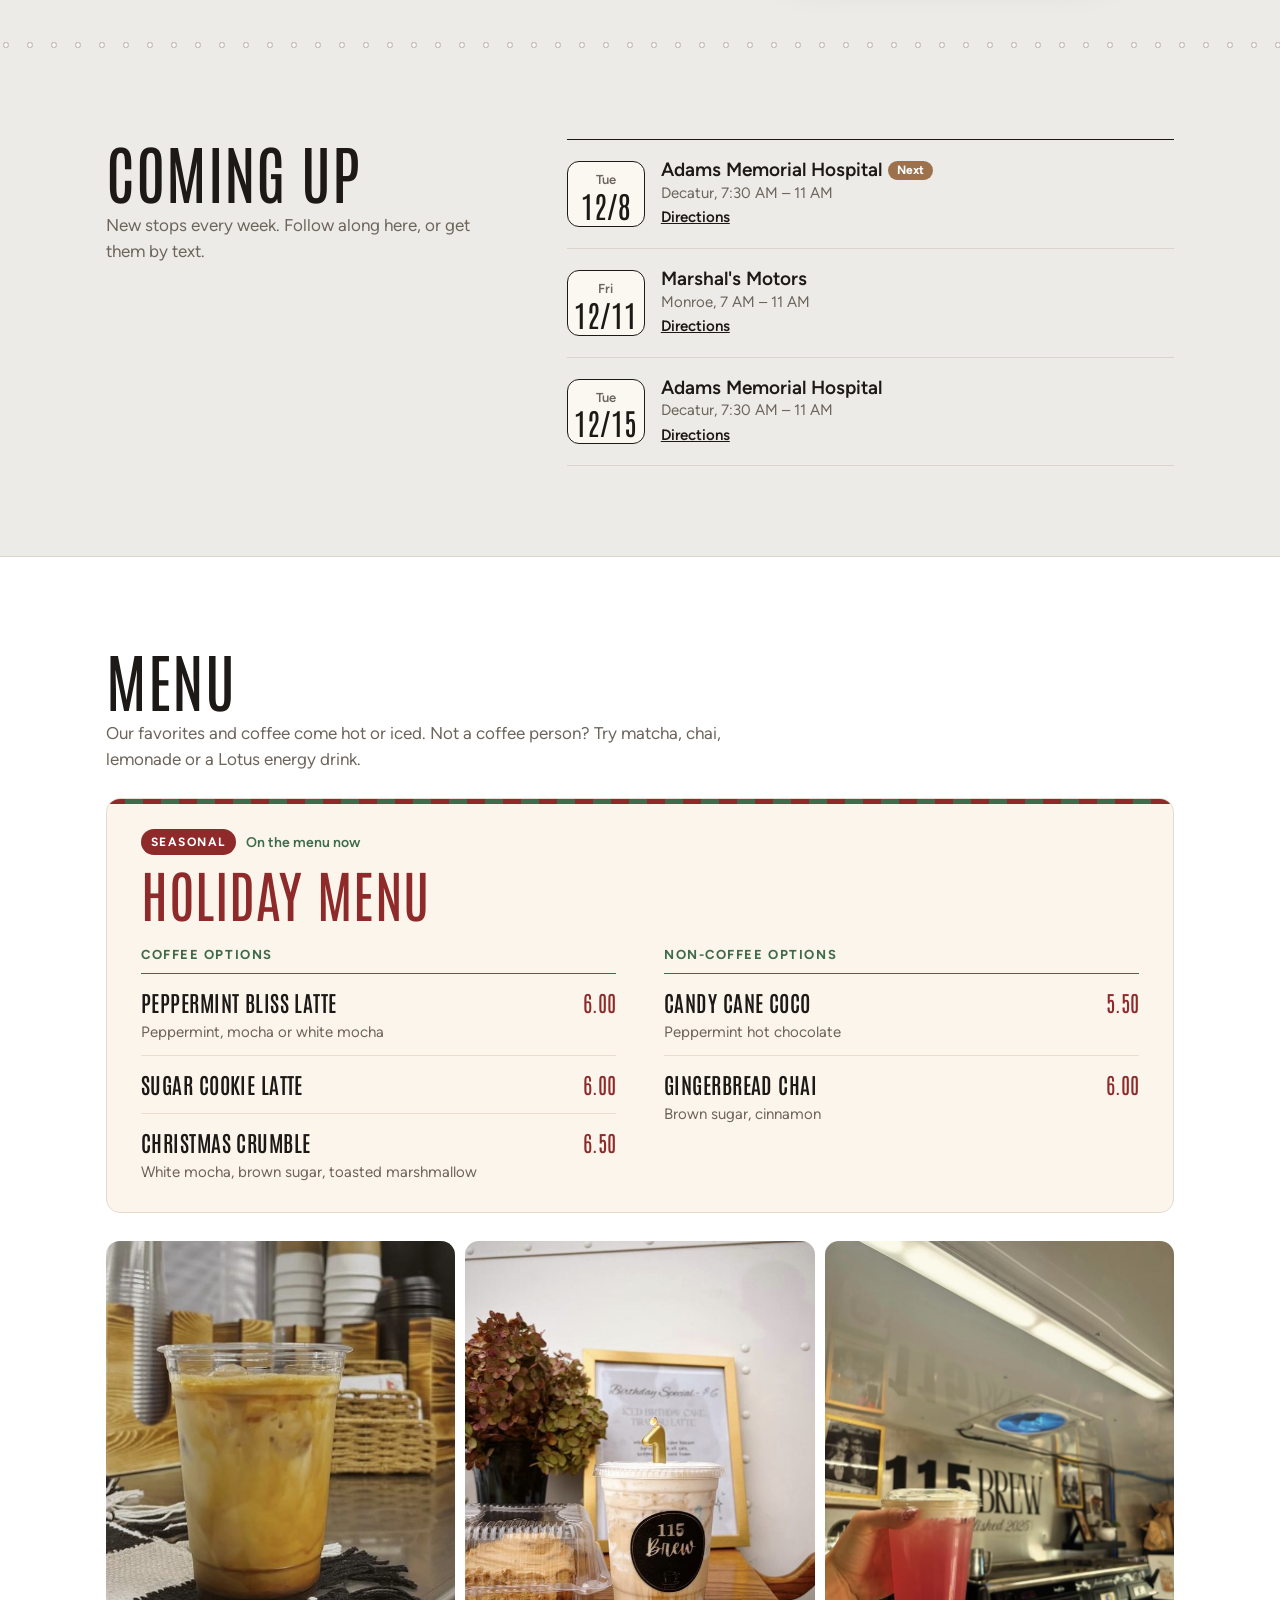
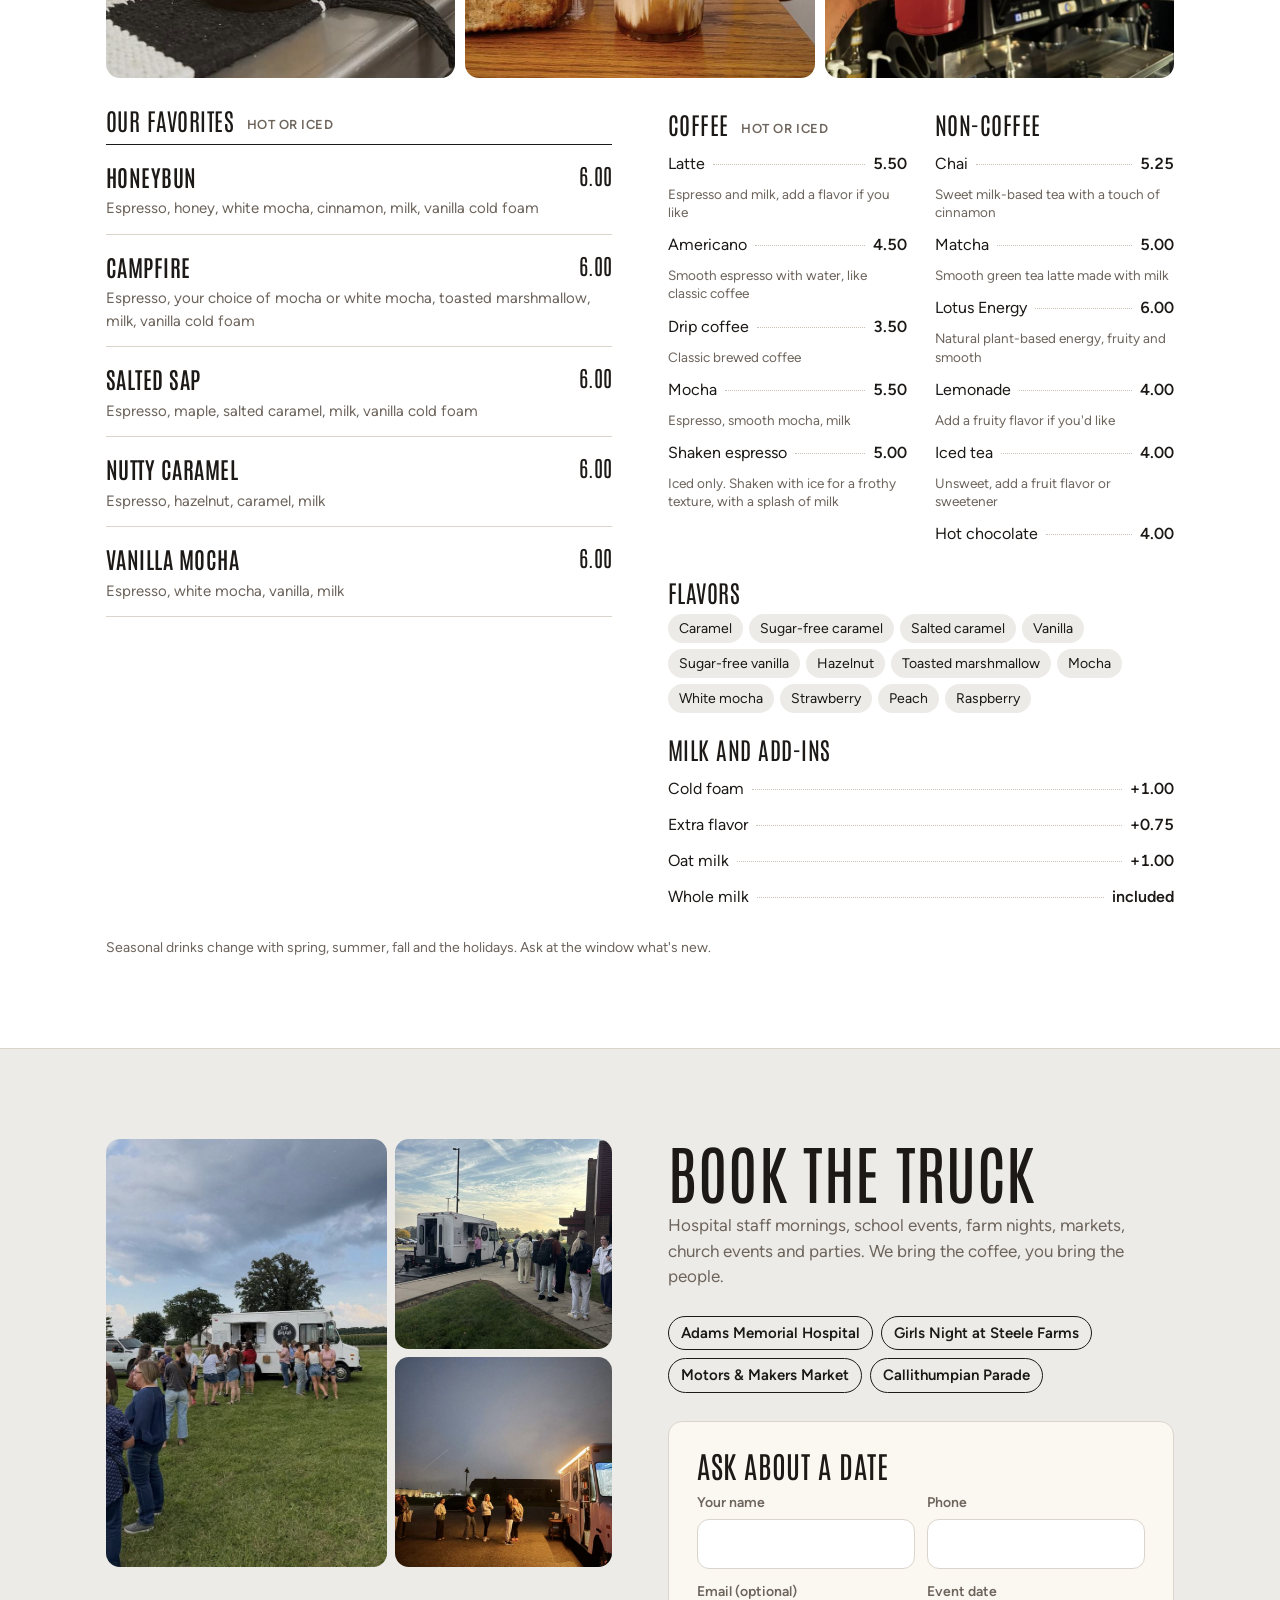
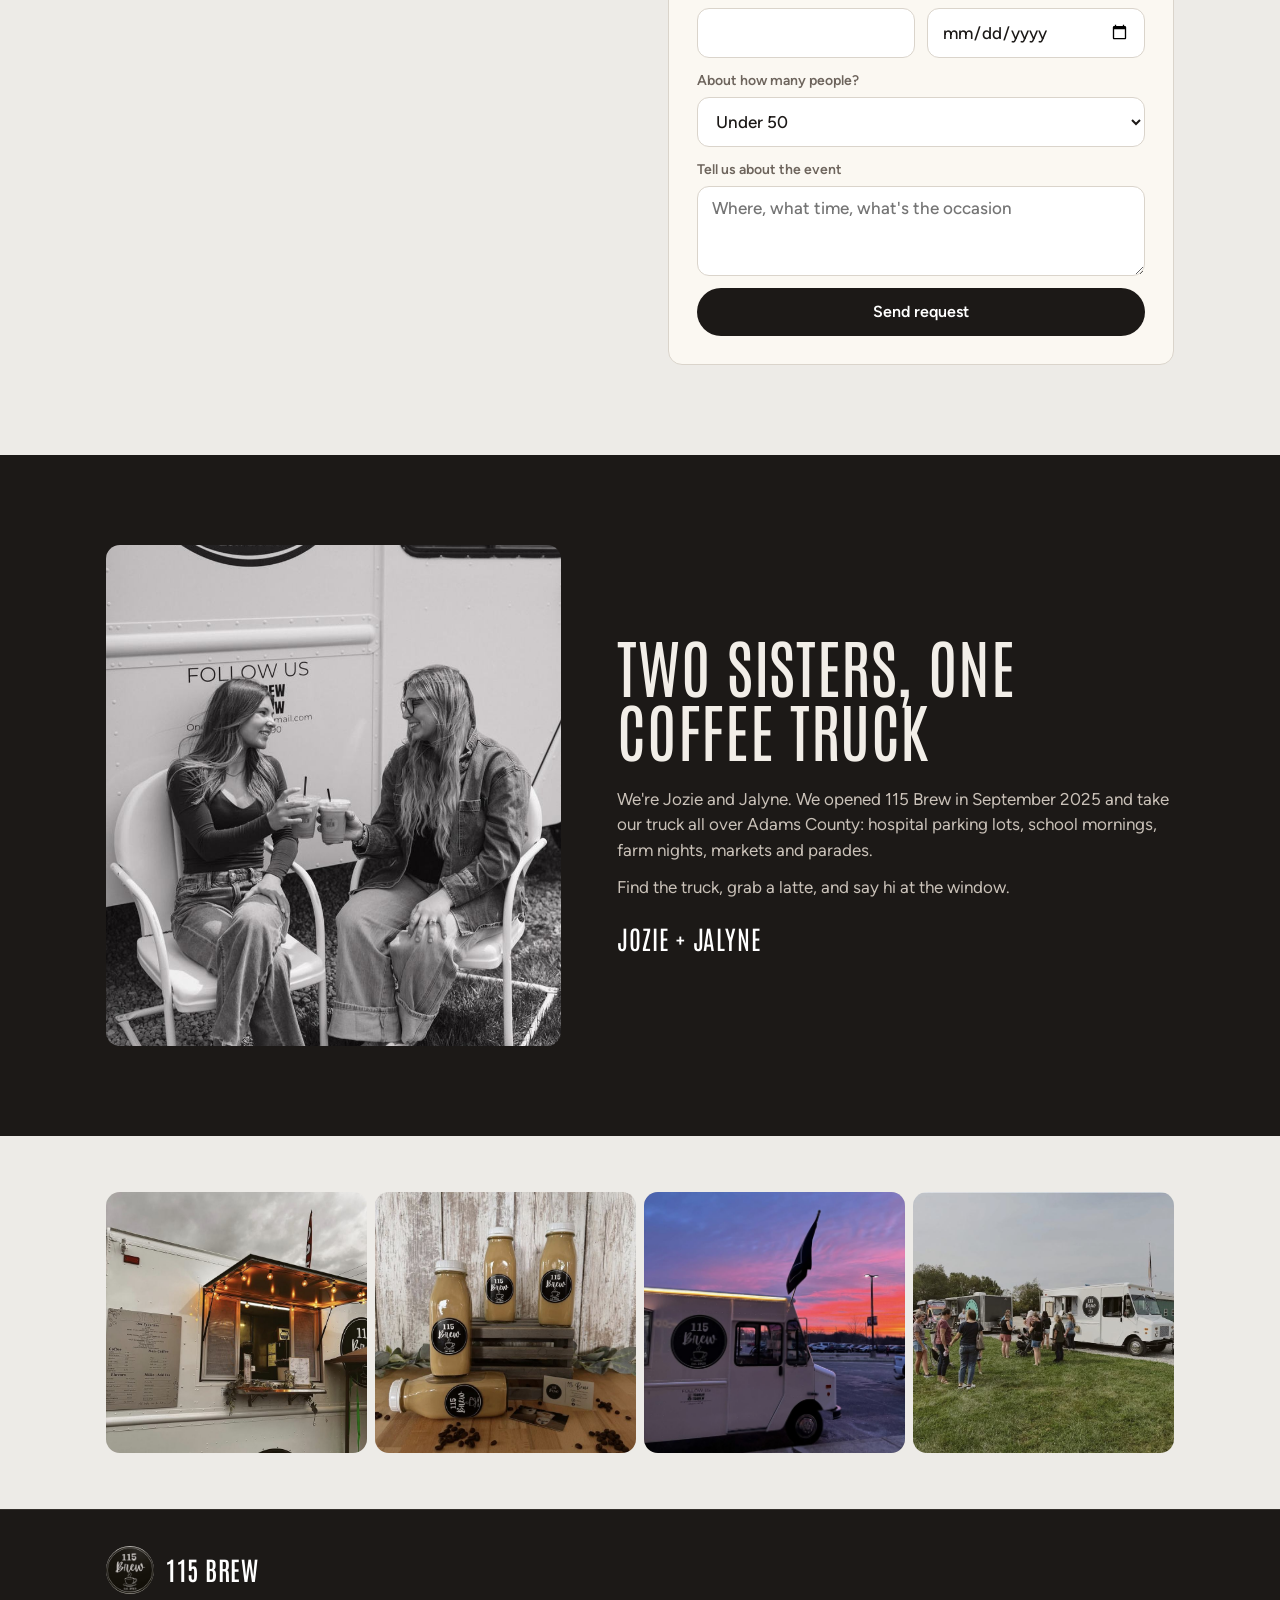
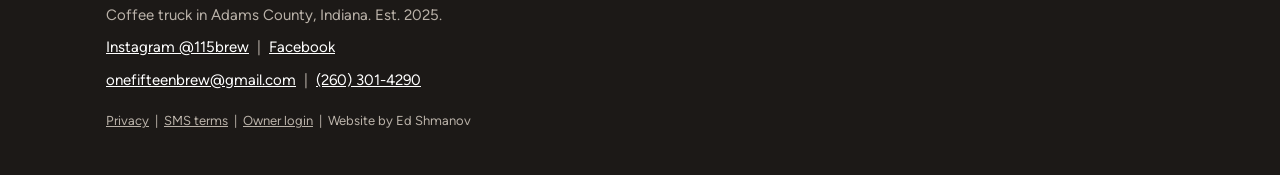
==== commit 36a6a462: "115 Brew: current menu from the truck board, holiday seasonal menu Co-Authored-By: Claude Opus 5.5 <" ====
--- a/115brew/index.html
+++ b/115brew/index.html
@@ -2,6 +2,7 @@
 <html lang="en">
 <head>
 <meta charset="utf-8">
+<script>/* /115brew -> /115brew/ so pictures, fonts and the schedule load */(function(){var p=location.pathname;if(p.slice(-1)!=='/'&&p.split('/').pop().indexOf('.')<0){location.replace(p+'/'+location.search+location.hash);}})();</script>
 <meta name="viewport" content="width=device-width, initial-scale=1, viewport-fit=cover">
 <title>115 Brew | Coffee Truck in Adams County, Indiana</title>
 <meta name="description" content="115 Brew is a coffee truck run by two sisters in Adams County, Indiana. See where the truck is today, get a text when we park near you, and book us for your event.">
@@ -155,6 +156,24 @@
   .chips{display:flex;flex-wrap:wrap;gap:6px;margin-top:10px}
   .chips span{font-size:14px;background:var(--panel);border-radius:999px;padding:4px 11px}
   .menu-note{margin-top:22px;font-size:14px;color:var(--muted)}
+  .price-list li{flex-wrap:wrap}
+  .price-list li small{order:4;flex-basis:100%;font-size:13.5px;line-height:1.35;color:var(--muted);margin-top:1px}
+  small.hi{font-family:var(--text);font-size:13px;font-weight:600;letter-spacing:.04em;color:var(--muted);text-transform:uppercase;margin-left:6px;vertical-align:3px}
+  .season{position:relative;background:#FBF5EC;border:1px solid #E7DCCB;border-radius:var(--radius);padding:22px 20px 10px;margin:0 0 28px;overflow:hidden}
+  .season::before{content:"";position:absolute;left:0;right:0;top:0;height:5px;background:repeating-linear-gradient(90deg,#8E2A2A 0 18px,#3F6B4A 18px 36px)}
+  .season-top{display:flex;align-items:center;gap:10px;flex-wrap:wrap}
+  .season-tag{font-size:12px;font-weight:700;letter-spacing:.12em;text-transform:uppercase;color:#fff;background:#8E2A2A;border-radius:999px;padding:4px 10px}
+  .season-now{font-size:14px;font-weight:600;color:#3F6B4A}
+  .season-title{font-size:clamp(38px,10vw,56px);color:#8E2A2A;margin-top:10px;letter-spacing:.01em}
+  .season-cols{display:grid;gap:8px;margin-top:12px}
+  .season-sub{font-size:13px;font-weight:700;letter-spacing:.12em;text-transform:uppercase;color:#3F6B4A;padding-bottom:8px;border-bottom:1.5px solid #3F6B4A;margin-top:12px}
+  .season-list{list-style:none;margin:0;padding:0}
+  .season-list li{display:grid;grid-template-columns:1fr auto;gap:2px 16px;padding:12px 0;border-bottom:1px solid #EADFCF}
+  .season-list li:last-child{border-bottom:0}
+  .season-list b{font-family:var(--display);font-weight:600;font-size:22px;letter-spacing:.02em;text-transform:uppercase;color:var(--ink)}
+  .season-list em{font-style:normal;font-family:var(--display);font-size:22px;color:#8E2A2A}
+  .season-list p{grid-column:1/-1;color:var(--muted);font-size:15px}
+  @media (min-width:900px){.season{padding:30px 34px 16px}.season-cols{grid-template-columns:1fr 1fr;gap:48px}}
 
   .event-photos{display:grid;grid-template-columns:1.3fr 1fr;grid-template-rows:150px 150px;gap:8px;margin-bottom:28px}
   .event-photos figure{margin:0;border-radius:var(--radius);overflow:hidden;background:var(--line)}
@@ -287,7 +306,7 @@
         <div class="note">
           <img src="img/logo.jpg" alt="">
           <div><div class="top"><b>115 Brew</b><span>now</span></div>
-          <p>Morning! Find us at Marshal's Motors in Monroe today, 7 to 11 AM. Fall drinks are on the menu!</p></div>
+          <p>Morning! Find us at Marshal's Motors in Monroe today, 7 to 11 AM. The holiday menu is here!</p></div>
         </div>
         <div class="note">
           <img src="img/logo.jpg" alt="">
@@ -316,8 +335,32 @@
     <div class="wrap">
       <div class="head">
         <h2>Menu</h2>
-        <p class="lede">Every latte comes hot or iced. Not a coffee person? Try the lemonade, chai or a Lotus energy drink.</p>
-      </div>
+        <p class="lede">Our favorites and coffee come hot or iced. Not a coffee person? Try matcha, chai, lemonade or a Lotus energy drink.</p>
+      </div>
+
+      <!-- Seasonal menus: the block with the latest start date that has passed is shown. Add a new block for each season. -->
+      <div class="season" data-start="2026-11-01">
+        <div class="season-top"><span class="season-tag">Seasonal</span><span class="season-now">On the menu now</span></div>
+        <h3 class="season-title">Holiday menu</h3>
+        <div class="season-cols">
+          <div>
+            <div class="season-sub">Coffee options</div>
+            <ul class="season-list">
+              <li><b>Peppermint Bliss Latte</b><em>6.00</em><p>Peppermint, mocha or white mocha</p></li>
+              <li><b>Sugar Cookie Latte</b><em>6.00</em></li>
+              <li><b>Christmas Crumble</b><em>6.50</em><p>White mocha, brown sugar, toasted marshmallow</p></li>
+            </ul>
+          </div>
+          <div>
+            <div class="season-sub">Non-coffee options</div>
+            <ul class="season-list">
+              <li><b>Candy Cane CoCo</b><em>5.50</em><p>Peppermint hot chocolate</p></li>
+              <li><b>Gingerbread Chai</b><em>6.00</em><p>Brown sugar, cinnamon</p></li>
+            </ul>
+          </div>
+        </div>
+      </div>
+
       <div class="drinks">
         <figure><img src="img/iced-latte.jpg" alt="Iced latte on the truck counter" loading="lazy"></figure>
         <figure><img src="img/latte-birthday.jpg" alt="Birthday special latte with a gold candle" loading="lazy"></figure>
@@ -325,55 +368,55 @@
       </div>
       <div class="menu-grid">
         <div>
-          <h3 style="margin:30px 0 12px">Our favorites</h3>
+          <h3 style="margin:30px 0 12px">Our favorites <small class="hi">Hot or iced</small></h3>
           <ul class="favs">
-            <li><b>Honey Bun</b><em>5.50</em><p>Honey, white mocha, cinnamon, brown sugar cold foam</p></li>
-            <li><b>Campfire</b><em>5.50</em><p>Mocha, toasted marshmallow, vanilla cold foam, graham cracker dust</p></li>
-            <li><b>Salted Sap</b><em>5.50</em><p>Maple syrup, vanilla, salted vanilla cold foam</p></li>
-            <li><b>Nutty Caramel</b><em>5.50</em><p>Hazelnut and caramel</p></li>
-            <li><b>Hazy Mallow</b><em>5.50</em><p>Hazelnut and toasted marshmallow</p></li>
+            <li><b>Honeybun</b><em>6.00</em><p>Espresso, honey, white mocha, cinnamon, milk, vanilla cold foam</p></li>
+            <li><b>Campfire</b><em>6.00</em><p>Espresso, your choice of mocha or white mocha, toasted marshmallow, milk, vanilla cold foam</p></li>
+            <li><b>Salted Sap</b><em>6.00</em><p>Espresso, maple, salted caramel, milk, vanilla cold foam</p></li>
+            <li><b>Nutty Caramel</b><em>6.00</em><p>Espresso, hazelnut, caramel, milk</p></li>
+            <li><b>Vanilla Mocha</b><em>6.00</em><p>Espresso, white mocha, vanilla, milk</p></li>
           </ul>
         </div>
         <div>
           <div class="cols">
             <div>
-              <h3>Coffee</h3>
+              <h3>Coffee <small class="hi">Hot or iced</small></h3>
               <ul class="price-list">
-                <li>Latte<span>4.50</span></li>
-                <li>Americano<span>4.50</span></li>
-                <li>Mocha<span>5.00</span></li>
-                <li>Shaken espresso<span>5.00</span></li>
-                <li>Iced coffee<span>3.50</span></li>
-                <li>Drip coffee<span>3.50</span></li>
+                <li>Latte<span>5.50</span><small>Espresso and milk, add a flavor if you like</small></li>
+                <li>Americano<span>4.50</span><small>Smooth espresso with water, like classic coffee</small></li>
+                <li>Drip coffee<span>3.50</span><small>Classic brewed coffee</small></li>
+                <li>Mocha<span>5.50</span><small>Espresso, smooth mocha, milk</small></li>
+                <li>Shaken espresso<span>5.00</span><small>Iced only. Shaken with ice for a frothy texture, with a splash of milk</small></li>
               </ul>
             </div>
             <div>
               <h3>Non-coffee</h3>
               <ul class="price-list">
-                <li>Chai<span>4.50</span></li>
-                <li>Hot chocolate<span>3.50</span></li>
-                <li>Lemonade<span>3.00</span></li>
-                <li>Iced tea<span>3.00</span></li>
+                <li>Chai<span>5.25</span><small>Sweet milk-based tea with a touch of cinnamon</small></li>
+                <li>Matcha<span>5.00</span><small>Smooth green tea latte made with milk</small></li>
+                <li>Lotus Energy<span>6.00</span><small>Natural plant-based energy, fruity and smooth</small></li>
+                <li>Lemonade<span>4.00</span><small>Add a fruity flavor if you'd like</small></li>
+                <li>Iced tea<span>4.00</span><small>Unsweet, add a fruit flavor or sweetener</small></li>
+                <li>Hot chocolate<span>4.00</span></li>
               </ul>
             </div>
           </div>
           <div style="margin-top:28px">
             <h3>Flavors</h3>
-            <div class="chips"><span>Vanilla</span><span>Caramel</span><span>Salted caramel</span><span>Hazelnut</span><span>Maple</span><span>Marshmallow</span><span>Raspberry</span><span>White mocha</span><span>Honey</span><span>Peach</span><span>Strawberry</span><span>Sugar-free vanilla</span><span>Sugar-free caramel</span></div>
+            <div class="chips"><span>Caramel</span><span>Sugar-free caramel</span><span>Salted caramel</span><span>Vanilla</span><span>Sugar-free vanilla</span><span>Hazelnut</span><span>Toasted marshmallow</span><span>Mocha</span><span>White mocha</span><span>Strawberry</span><span>Peach</span><span>Raspberry</span></div>
           </div>
           <div style="margin-top:24px">
-            <h3>Milks and add-ins</h3>
+            <h3>Milk and add-ins</h3>
             <ul class="price-list">
-              <li>Oat milk<span>0.75</span></li>
-              <li>Cold foam<span>1.00</span></li>
-              <li>Extra shot<span>0.75</span></li>
-              <li>Extra sauce<span>0.50</span></li>
-              <li>Extra syrup<span>0.25</span></li>
+              <li>Cold foam<span>+1.00</span></li>
+              <li>Extra flavor<span>+0.75</span></li>
+              <li>Oat milk<span>+1.00</span></li>
+              <li>Whole milk<span>included</span></li>
             </ul>
           </div>
         </div>
       </div>
-      <p class="menu-note">Specials change with the season. Ask at the window what's new.</p>
+      <p class="menu-note">Seasonal drinks change with spring, summer, fall and the holidays. Ask at the window what's new.</p>
     </div>
   </section>
 
@@ -526,6 +569,14 @@
   load();
   setInterval(load, 5*60*1000);
 
+  // Seasonal menu: show the one whose start date passed most recently
+  (function(){
+    var now=nowHere(), today=now.getFullYear()+'-'+pad(now.getMonth()+1)+'-'+pad(now.getDate());
+    var blocks=[].slice.call(document.querySelectorAll('.season')), best=null;
+    blocks.forEach(function(b){ if(b.dataset.start<=today && (!best || b.dataset.start>best.dataset.start)) best=b; });
+    blocks.forEach(function(b){ b.hidden = b!==best; });
+  })();
+
   function send(body){
     if(!API) return Promise.reject(new Error('not connected'));
     return fetch(API,{method:'POST',body:JSON.stringify(body)}).then(function(r){return r.json();});
